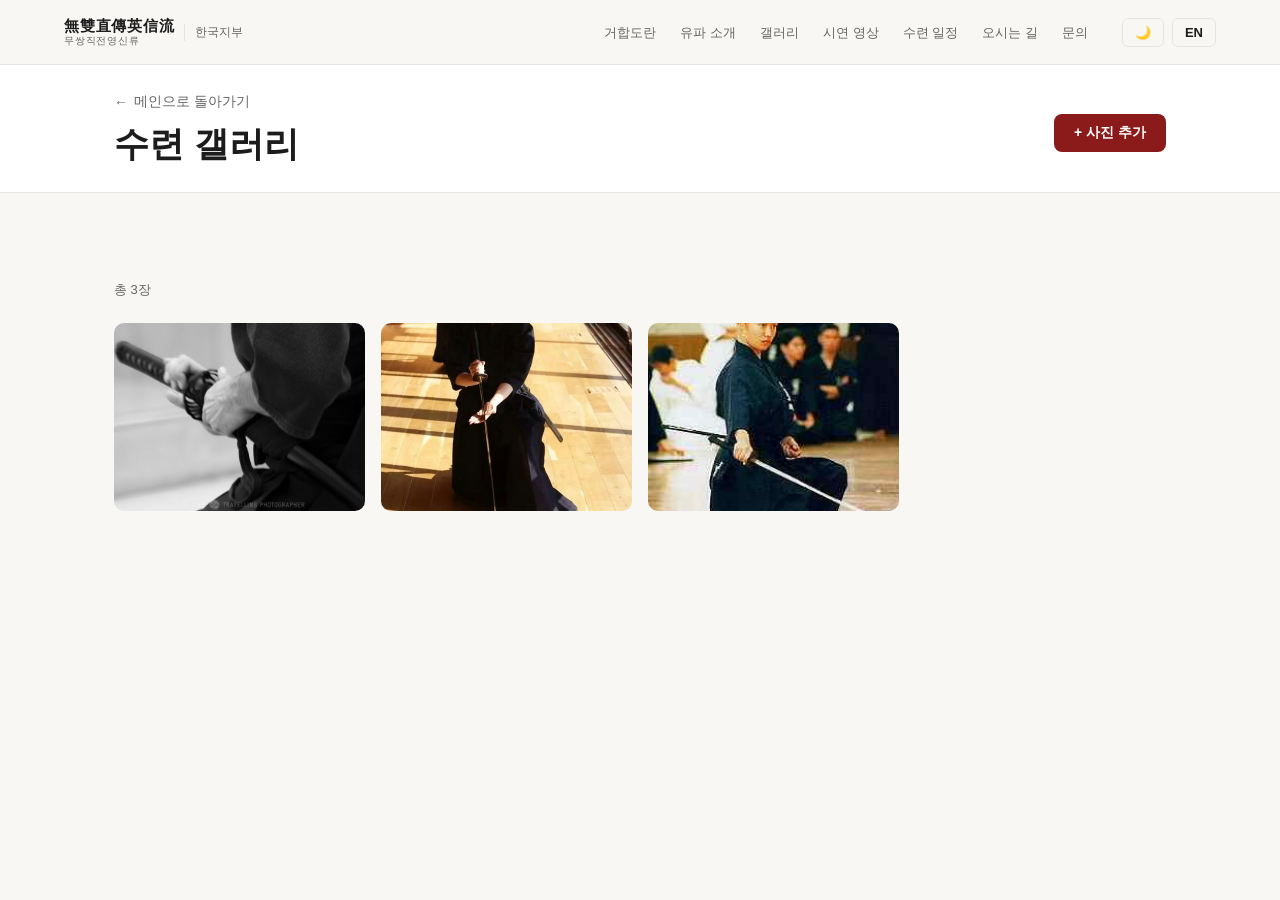
==== gallery.html @ c86c5150 "Add full gallery page and link gallery title to it - gallery.html: shows all images at once with upl" ====
<!doctype html>
<html lang="ko">
<head>
  <meta charset="UTF-8" />
  <meta name="viewport" content="width=device-width, initial-scale=1.0" />
  <title>수련 갤러리 — 무쌍직전영신류 한국지부</title>
  <link href="style.css" rel="stylesheet">
  <style>
    .gallery-page-header {
      background: var(--surface);
      border-bottom: 1px solid var(--border);
      padding: 28px 0 0;
    }

    .gallery-page-header .container {
      display: flex;
      align-items: center;
      justify-content: space-between;
      gap: 16px;
      flex-wrap: wrap;
      padding-bottom: 24px;
    }

    .back-link {
      display: inline-flex;
      align-items: center;
      gap: 6px;
      color: var(--text-muted);
      text-decoration: none;
      font-size: 14px;
      font-weight: 500;
      transition: color 0.2s;
    }

    .back-link:hover { color: var(--text); }

    .gallery-page-title {
      font-size: clamp(1.5rem, 4vw, 2.2rem);
      font-weight: 700;
      margin: 0;
    }

    .gallery-page-controls {
      display: flex;
      gap: 8px;
      align-items: center;
    }

    .gallery-all {
      display: grid;
      grid-template-columns: repeat(auto-fill, minmax(240px, 1fr));
      gap: 16px;
    }

    .gallery-count {
      font-size: 13px;
      color: var(--text-muted);
      margin-bottom: 24px;
    }
  </style>
</head>
<body>

  <!-- 네비게이션 -->
  <header class="header">
    <nav class="nav">
      <div class="nav-logo">
        <div class="nav-logo-main">
          <span class="nav-logo-kr">無雙直傳英信流</span>
          <span class="nav-logo-phonetic">무쌍직전영신류</span>
        </div>
        <span class="nav-logo-sub" data-ko="한국지부" data-en="Korea Branch">한국지부</span>
      </div>
      <ul class="nav-links" id="navLinks">
        <li><a href="index.html#about"    data-ko="거합도란"   data-en="About Iaido">거합도란</a></li>
        <li><a href="index.html#ryuha"    data-ko="유파 소개"  data-en="Our School">유파 소개</a></li>
        <li><a href="gallery.html"        data-ko="갤러리"     data-en="Gallery">갤러리</a></li>
        <li><a href="index.html#video"    data-ko="시연 영상"  data-en="Demo Video">시연 영상</a></li>
        <li><a href="index.html#schedule" data-ko="수련 일정"  data-en="Schedule">수련 일정</a></li>
        <li><a href="index.html#map"      data-ko="오시는 길"  data-en="Directions">오시는 길</a></li>
        <li><a href="index.html#contact"  data-ko="문의"       data-en="Contact">문의</a></li>
      </ul>
      <div class="nav-controls">
        <button class="ctrl-btn" id="themeToggle" aria-label="테마 변경">🌙</button>
        <button class="ctrl-btn lang-btn" id="langToggle" aria-label="언어 변경">EN</button>
      </div>
      <button class="nav-toggle" id="navToggle" aria-label="메뉴 열기">&#9776;</button>
    </nav>
  </header>

  <!-- 페이지 헤더 -->
  <div class="gallery-page-header">
    <div class="container">
      <div>
        <a href="index.html#gallery" class="back-link">&#8592; <span data-ko="메인으로 돌아가기" data-en="Back to Main">메인으로 돌아가기</span></a>
        <h1 class="gallery-page-title" style="margin-top:10px;" data-ko="수련 갤러리" data-en="Training Gallery">수련 갤러리</h1>
      </div>
      <div class="gallery-page-controls">
        <label class="gallery-upload-btn" title="사진 추가">
          <input type="file" id="galleryFileInput" accept="image/*" multiple hidden>
          <span data-ko="+ 사진 추가" data-en="+ Add Photos">+ 사진 추가</span>
        </label>
      </div>
    </div>
  </div>

  <!-- 전체 갤러리 -->
  <section class="section">
    <div class="container">
      <p class="gallery-count" id="galleryCount"></p>
      <div class="gallery-all" id="galleryGrid"></div>
    </div>
  </section>

  <!-- 라이트박스 -->
  <div id="lightbox" class="lightbox">
    <button class="lightbox-close" id="lightboxClose">×</button>
    <img id="lightboxImg" src="" alt="사진">
  </div>

  <script>
    // === THEME ===
    const themeToggle = document.getElementById('themeToggle');
    if (localStorage.getItem('theme') === 'dark') {
      document.body.classList.add('dark');
      themeToggle.textContent = '☀️';
    }
    themeToggle.addEventListener('click', () => {
      document.body.classList.toggle('dark');
      const isDark = document.body.classList.contains('dark');
      themeToggle.textContent = isDark ? '☀️' : '🌙';
      localStorage.setItem('theme', isDark ? 'dark' : 'light');
    });

    // === LANGUAGE ===
    let lang = localStorage.getItem('lang') || 'ko';
    const langToggle = document.getElementById('langToggle');
    function applyLang(l) {
      document.querySelectorAll('[data-ko]').forEach(el => {
        el.textContent = el.getAttribute('data-' + l);
      });
      langToggle.textContent = l === 'ko' ? 'EN' : '한글';
      document.documentElement.lang = l;
    }
    applyLang(lang);
    langToggle.addEventListener('click', () => {
      lang = lang === 'ko' ? 'en' : 'ko';
      localStorage.setItem('lang', lang);
      applyLang(lang);
    });

    // === MOBILE NAV ===
    const navToggle = document.getElementById('navToggle');
    const navLinks = document.getElementById('navLinks');
    navToggle.addEventListener('click', () => navLinks.classList.toggle('open'));
    navLinks.querySelectorAll('a').forEach(a => a.addEventListener('click', () => navLinks.classList.remove('open')));

    // === GALLERY (IndexedDB) ===
    const STATIC_IMAGES = ['Zanchin_01.jpeg', 'iaido_02.jpeg', 'Iaido_03.jpeg'];
    const DB_NAME = 'iaido_gallery';
    const DB_STORE = 'photos';
    let db;

    function openDB() {
      return new Promise((resolve, reject) => {
        const req = indexedDB.open(DB_NAME, 1);
        req.onupgradeneeded = e => e.target.result.createObjectStore(DB_STORE, { autoIncrement: true });
        req.onsuccess = e => resolve(e.target.result);
        req.onerror = e => reject(e);
      });
    }

    function getAllPhotos() {
      return new Promise(resolve => {
        const results = [];
        db.transaction(DB_STORE, 'readonly').objectStore(DB_STORE).openCursor().onsuccess = e => {
          const cursor = e.target.result;
          if (cursor) { results.push({ key: cursor.key, dataUrl: cursor.value }); cursor.continue(); }
          else resolve(results);
        };
      });
    }

    function addPhoto(dataUrl) {
      return new Promise(resolve => {
        db.transaction(DB_STORE, 'readwrite').objectStore(DB_STORE).add(dataUrl).onsuccess = e => resolve(e.target.result);
      });
    }

    function deletePhoto(key) {
      return new Promise(resolve => {
        db.transaction(DB_STORE, 'readwrite').objectStore(DB_STORE).delete(key).onsuccess = () => resolve();
      });
    }

    function makeItem(src, key) {
      const wrap = document.createElement('div');
      wrap.className = 'gallery-item';
      const img = document.createElement('img');
      img.src = src;
      img.alt = '수련 사진';
      img.addEventListener('click', () => openLightbox(src));
      wrap.appendChild(img);
      if (key != null) {
        const btn = document.createElement('button');
        btn.className = 'gallery-delete';
        btn.textContent = '×';
        btn.title = '삭제';
        btn.addEventListener('click', async e => {
          e.stopPropagation();
          await deletePhoto(key);
          renderAll();
        });
        wrap.appendChild(btn);
      }
      return wrap;
    }

    async function renderAll() {
      const grid = document.getElementById('galleryGrid');
      const countEl = document.getElementById('galleryCount');
      grid.innerHTML = '';
      STATIC_IMAGES.forEach(src => grid.appendChild(makeItem(src, null)));
      const photos = await getAllPhotos();
      photos.forEach(({ key, dataUrl }) => grid.appendChild(makeItem(dataUrl, key)));
      const total = STATIC_IMAGES.length + photos.length;
      countEl.textContent = lang === 'ko' ? `총 ${total}장` : `${total} photos`;
    }

    openDB().then(database => { db = database; renderAll(); });

    document.getElementById('galleryFileInput').addEventListener('change', async e => {
      for (const file of Array.from(e.target.files)) {
        const dataUrl = await new Promise(resolve => {
          const reader = new FileReader();
          reader.onload = ev => resolve(ev.target.result);
          reader.readAsDataURL(file);
        });
        await addPhoto(dataUrl);
      }
      e.target.value = '';
      renderAll();
    });

    // === LIGHTBOX ===
    function openLightbox(src) {
      document.getElementById('lightboxImg').src = src;
      document.getElementById('lightbox').classList.add('open');
    }
    document.getElementById('lightbox').addEventListener('click', e => {
      if (e.target.id === 'lightbox' || e.target.id === 'lightboxClose') {
        document.getElementById('lightbox').classList.remove('open');
      }
    });
    document.addEventListener('keydown', e => {
      if (e.key === 'Escape') document.getElementById('lightbox').classList.remove('open');
    });
  </script>
</body>
</html>
---- style.css ----
/* === RESET & BASE === */
*, *::before, *::after { box-sizing: border-box; margin: 0; padding: 0; }

:root {
  --bg: #f8f7f4;
  --surface: #ffffff;
  --text: #1c1c1c;
  --text-muted: #666666;
  --accent: #8b1a1a;
  --border: #e5e5e5;
  --nav-bg: rgba(248, 247, 244, 0.95);
}

body.dark {
  --bg: #141414;
  --surface: #1e1e1e;
  --text: #f0f0f0;
  --text-muted: #999999;
  --border: #2e2e2e;
  --nav-bg: rgba(20, 20, 20, 0.95);
}

body {
  font-family: "Noto Sans KR", "Apple SD Gothic Neo", Arial, sans-serif;
  background: var(--bg);
  color: var(--text);
  transition: background 0.3s, color 0.3s;
  scroll-behavior: smooth;
}

/* === HEADER / NAV === */
.header {
  position: sticky;
  top: 0;
  z-index: 100;
  background: var(--nav-bg);
  backdrop-filter: blur(10px);
  border-bottom: 1px solid var(--border);
  transition: background 0.3s, border-color 0.3s;
}

.nav {
  max-width: 1200px;
  margin: 0 auto;
  padding: 0 24px;
  height: 64px;
  display: flex;
  align-items: center;
  gap: 24px;
}

.nav-logo {
  display: flex;
  align-items: center;
  gap: 10px;
  flex-shrink: 0;
  text-decoration: none;
}

.nav-logo-main {
  display: flex;
  flex-direction: column;
  line-height: 1.2;
}

.nav-logo-kr {
  font-size: 15px;
  font-weight: 700;
  letter-spacing: 0.05em;
  color: var(--text);
}

.nav-logo-phonetic {
  font-size: 10px;
  color: var(--text-muted);
  letter-spacing: 0.08em;
}

.nav-logo-sub {
  font-size: 12px;
  color: var(--text-muted);
  border-left: 1px solid var(--border);
  padding-left: 10px;
}

.nav-links {
  display: flex;
  list-style: none;
  gap: 4px;
  margin-left: auto;
}

.nav-links a {
  color: var(--text-muted);
  text-decoration: none;
  font-size: 13px;
  font-weight: 500;
  padding: 6px 10px;
  border-radius: 6px;
  transition: color 0.2s, background 0.2s;
  white-space: nowrap;
}

.nav-links a:hover {
  color: var(--text);
  background: var(--border);
}

.nav-controls {
  display: flex;
  gap: 8px;
  flex-shrink: 0;
}

.ctrl-btn {
  background: none;
  border: 1px solid var(--border);
  color: var(--text);
  padding: 6px 12px;
  border-radius: 6px;
  cursor: pointer;
  font-size: 13px;
  font-weight: 600;
  transition: border-color 0.2s, background 0.2s;
}

.ctrl-btn:hover {
  background: var(--border);
}

.nav-toggle {
  display: none;
  background: none;
  border: none;
  color: var(--text);
  font-size: 22px;
  cursor: pointer;
  padding: 4px;
  margin-left: auto;
}

/* === HERO === */
.hero {
  position: relative;
  height: 90vh;
  min-height: 520px;
  display: flex;
  align-items: center;
  justify-content: center;
  background: url("iaido_image_01.jpg") center/cover no-repeat;
}

.hero-overlay {
  position: absolute;
  inset: 0;
  background: rgba(0, 0, 0, 0.62);
}

.hero-content {
  position: relative;
  z-index: 1;
  text-align: center;
  color: white;
  padding: 0 24px;
}

.hero-label {
  font-size: 12px;
  letter-spacing: 0.35em;
  text-transform: uppercase;
  color: rgba(255, 255, 255, 0.6);
  margin-bottom: 20px;
}

.hero-title {
  font-size: clamp(3.5rem, 12vw, 7rem);
  font-weight: 700;
  line-height: 1.05;
  margin-bottom: 24px;
}

.hero-title span {
  display: block;
  font-size: 0.4em;
  letter-spacing: 0.4em;
  color: rgba(255, 255, 255, 0.5);
  font-weight: 300;
  margin-top: 8px;
}

.hero-desc {
  font-size: 1rem;
  color: rgba(255, 255, 255, 0.8);
  margin-bottom: 36px;
  max-width: 480px;
  margin-left: auto;
  margin-right: auto;
  line-height: 1.7;
}

.btn-primary {
  display: inline-block;
  background: white;
  color: #111;
  padding: 14px 36px;
  border-radius: 4px;
  text-decoration: none;
  font-weight: 700;
  font-size: 14px;
  letter-spacing: 0.05em;
  transition: background 0.2s, transform 0.2s;
}

.btn-primary:hover {
  background: rgba(255, 255, 255, 0.88);
  transform: translateY(-2px);
}

/* === SECTIONS === */
.section {
  padding: 88px 0;
}

.section-dark {
  background: #0f0f0f;
  color: #f0f0f0;
}

.container {
  max-width: 1100px;
  margin: 0 auto;
  padding: 0 24px;
}

.section-label {
  font-size: 11px;
  letter-spacing: 0.4em;
  color: var(--accent);
  font-weight: 700;
  margin-bottom: 10px;
}

.section-dark .section-label {
  color: #c8a97e;
}

.section-title {
  font-size: clamp(1.8rem, 4vw, 2.6rem);
  font-weight: 700;
  margin-bottom: 44px;
  line-height: 1.2;
}

.section-dark .section-title {
  color: #f0f0f0;
}

/* === ABOUT === */
.about-grid {
  display: grid;
  grid-template-columns: 1fr 1fr;
  gap: 56px;
  align-items: start;
}

.about-text p {
  color: var(--text-muted);
  line-height: 1.95;
  margin-bottom: 18px;
  font-size: 15px;
}

.about-cards {
  display: flex;
  flex-direction: column;
  gap: 14px;
}

.about-card {
  background: var(--surface);
  border: 1px solid var(--border);
  border-radius: 10px;
  padding: 20px;
  display: flex;
  align-items: flex-start;
  gap: 16px;
  transition: transform 0.2s, box-shadow 0.2s;
}

.about-card:hover {
  transform: translateY(-2px);
  box-shadow: 0 8px 24px rgba(0, 0, 0, 0.08);
}

.about-card-icon {
  font-size: 18px;
  font-weight: 700;
  color: var(--accent);
  width: 42px;
  height: 42px;
  background: #fdf0f0;
  border-radius: 8px;
  display: flex;
  align-items: center;
  justify-content: center;
  flex-shrink: 0;
}

body.dark .about-card-icon {
  background: rgba(139, 26, 26, 0.18);
}

.about-card h3 {
  font-size: 14px;
  font-weight: 700;
  margin-bottom: 5px;
  color: var(--text);
}

.about-card p {
  font-size: 13px;
  color: var(--text-muted);
  line-height: 1.65;
}

/* === RYUHA === */
.ryuha-desc {
  max-width: 720px;
  line-height: 1.95;
  font-size: 15px;
  color: rgba(255, 255, 255, 0.72);
  margin-bottom: 52px;
}

.ryuha-stats {
  display: flex;
  gap: 56px;
  flex-wrap: wrap;
}

.stat {
  display: flex;
  flex-direction: column;
  gap: 6px;
}

.stat-num {
  font-size: 3rem;
  font-weight: 700;
  color: white;
  line-height: 1;
}

.stat-plus {
  font-size: 1.5rem;
  color: #c8a97e;
}

.stat-label {
  font-size: 13px;
  color: rgba(255, 255, 255, 0.45);
  letter-spacing: 0.05em;
}

/* === GALLERY === */
.gallery-header {
  display: flex;
  align-items: flex-start;
  justify-content: space-between;
  gap: 16px;
}

.gallery-upload-btn {
  display: inline-flex;
  align-items: center;
  background: var(--accent);
  color: white;
  padding: 10px 20px;
  border-radius: 8px;
  cursor: pointer;
  font-size: 14px;
  font-weight: 600;
  white-space: nowrap;
  flex-shrink: 0;
  margin-top: 4px;
  transition: opacity 0.2s, transform 0.2s;
}

.gallery-upload-btn:hover {
  opacity: 0.85;
  transform: translateY(-1px);
}

.gallery {
  display: grid;
  grid-template-columns: repeat(auto-fill, minmax(240px, 1fr));
  gap: 16px;
}

.gallery-item {
  position: relative;
  border-radius: 10px;
  overflow: hidden;
}

.gallery-item img {
  width: 100%;
  aspect-ratio: 4 / 3;
  object-fit: cover;
  display: block;
  cursor: pointer;
  transition: transform 0.3s, box-shadow 0.3s;
}

.gallery-item img:hover {
  transform: scale(1.03);
  box-shadow: 0 12px 32px rgba(0, 0, 0, 0.15);
}

.gallery-delete {
  position: absolute;
  top: 8px;
  right: 8px;
  background: rgba(0, 0, 0, 0.6);
  color: white;
  border: none;
  border-radius: 50%;
  width: 30px;
  height: 30px;
  font-size: 18px;
  cursor: pointer;
  display: flex;
  align-items: center;
  justify-content: center;
  opacity: 0;
  transition: opacity 0.2s;
}

.gallery-item:hover .gallery-delete {
  opacity: 1;
}

/* 갤러리 제목 링크 */
.gallery-title-link {
  color: inherit;
  text-decoration: none;
  border-bottom: 2px solid transparent;
  transition: border-color 0.2s;
}

.gallery-title-link:hover {
  border-bottom-color: var(--accent);
}

/* === GALLERY PAGINATION === */
.gallery-wrapper {
  position: relative;
}

.gallery-nav {
  position: absolute;
  top: 50%;
  transform: translateY(-50%);
  z-index: 10;
  background: rgba(0, 0, 0, 0.55);
  color: white;
  border: none;
  width: 48px;
  height: 48px;
  border-radius: 50%;
  font-size: 28px;
  line-height: 1;
  cursor: pointer;
  opacity: 0;
  transition: opacity 0.25s, background 0.2s;
  display: flex;
  align-items: center;
  justify-content: center;
}

.gallery-nav-prev { left: -20px; }
.gallery-nav-next { right: -20px; }

.gallery-nav:hover { background: rgba(0, 0, 0, 0.8); }
.gallery-nav:disabled { opacity: 0 !important; cursor: default; }

.gallery-wrapper:hover .gallery-nav:not(:disabled) {
  opacity: 1;
}

.gallery-dots {
  display: flex;
  justify-content: center;
  gap: 8px;
  margin-top: 20px;
}

.gallery-dot {
  width: 8px;
  height: 8px;
  border-radius: 50%;
  background: var(--border);
  border: none;
  cursor: pointer;
  transition: background 0.2s, transform 0.2s;
  padding: 0;
}

.gallery-dot.active {
  background: var(--accent);
  transform: scale(1.3);
}

/* 페이지 전환 애니메이션 */
.gallery.slide-out-left  { animation: slideOutLeft  0.22s ease forwards; }
.gallery.slide-in-right  { animation: slideInRight  0.22s ease forwards; }
.gallery.slide-out-right { animation: slideOutRight 0.22s ease forwards; }
.gallery.slide-in-left   { animation: slideInLeft   0.22s ease forwards; }

@keyframes slideOutLeft  { to { opacity: 0; transform: translateX(-40px); } }
@keyframes slideInRight  { from { opacity: 0; transform: translateX(40px); } to { opacity: 1; transform: none; } }
@keyframes slideOutRight { to { opacity: 0; transform: translateX(40px); } }
@keyframes slideInLeft   { from { opacity: 0; transform: translateX(-40px); } to { opacity: 1; transform: none; } }

/* === LIGHTBOX === */
.lightbox {
  display: none;
  position: fixed;
  inset: 0;
  background: rgba(0, 0, 0, 0.92);
  z-index: 999;
  align-items: center;
  justify-content: center;
  padding: 24px;
  cursor: pointer;
}

.lightbox.open {
  display: flex;
}

.lightbox img {
  max-width: 100%;
  max-height: 90vh;
  object-fit: contain;
  border-radius: 6px;
  cursor: default;
}

.lightbox-close {
  position: absolute;
  top: 16px;
  right: 20px;
  background: none;
  border: none;
  color: white;
  font-size: 40px;
  line-height: 1;
  cursor: pointer;
  opacity: 0.7;
  transition: opacity 0.2s;
}

.lightbox-close:hover {
  opacity: 1;
}

/* === VIDEO === */
.video-wrap {
  border-radius: 12px;
  overflow: hidden;
  background: #000;
  line-height: 0;
}

.video-wrap video {
  width: 100%;
  max-height: 520px;
  display: block;
}

/* === SCHEDULE === */
.schedule-card {
  background: var(--surface);
  border: 1px solid var(--border);
  border-radius: 12px;
  padding: 40px 48px;
  display: grid;
  grid-template-columns: auto 1fr 1fr;
  gap: 40px;
  align-items: center;
}

.day-badge {
  display: inline-block;
  background: var(--accent);
  color: white;
  padding: 10px 22px;
  border-radius: 99px;
  font-size: 14px;
  font-weight: 700;
  white-space: nowrap;
}

.time-block {
  display: flex;
  align-items: center;
  gap: 14px;
}

.time-icon {
  font-size: 30px;
}

.time-label {
  font-size: 11px;
  color: var(--text-muted);
  letter-spacing: 0.1em;
  margin-bottom: 4px;
}

.time-value {
  font-size: 17px;
  font-weight: 700;
  color: var(--text);
}

.schedule-note p {
  font-size: 13px;
  color: var(--text-muted);
  line-height: 1.9;
}

/* === MAP (오시는 길) === */
.map-layout {
  display: grid;
  grid-template-columns: 1fr 1.8fr;
  gap: 40px;
  align-items: center;
}

.map-info p {
  font-size: 16px;
  color: rgba(255, 255, 255, 0.75);
  margin-bottom: 24px;
  line-height: 1.7;
  font-weight: 500;
}

.map-links {
  display: flex;
  flex-direction: column;
  gap: 10px;
}

.map-link-btn {
  display: block;
  padding: 13px 20px;
  border-radius: 8px;
  text-decoration: none;
  font-size: 14px;
  font-weight: 700;
  text-align: center;
  transition: opacity 0.2s, transform 0.2s;
}

.map-link-btn:hover {
  opacity: 0.88;
  transform: translateY(-2px);
}

.map-link-kakao {
  background: #FEE500;
  color: #3a1d1d;
}

.map-link-naver {
  background: #03C75A;
  color: white;
}

.map-image img {
  width: 100%;
  border-radius: 12px;
  border: 1px solid rgba(255, 255, 255, 0.1);
  display: block;
}

/* === CONTACT === */
.contact-desc {
  color: var(--text-muted);
  margin-bottom: 40px;
  font-size: 15px;
  line-height: 1.7;
}

.contact-grid {
  display: grid;
  grid-template-columns: repeat(3, 1fr);
  gap: 20px;
}

.contact-item {
  background: var(--surface);
  border: 1px solid var(--border);
  border-radius: 10px;
  padding: 32px 24px;
  text-align: center;
  transition: transform 0.2s, box-shadow 0.2s;
}

.contact-item:hover {
  transform: translateY(-2px);
  box-shadow: 0 8px 24px rgba(0, 0, 0, 0.08);
}

.contact-icon {
  font-size: 30px;
  display: block;
  margin-bottom: 14px;
}

.contact-label {
  font-size: 11px;
  letter-spacing: 0.2em;
  color: var(--text-muted);
  text-transform: uppercase;
  margin-bottom: 8px;
}

.contact-value {
  font-size: 14px;
  color: var(--text);
  font-weight: 500;
  line-height: 1.5;
}

/* === FOOTER === */
.footer {
  background: #0a0a0a;
  color: rgba(255, 255, 255, 0.3);
  text-align: center;
  padding: 28px 24px;
  font-size: 13px;
}

/* === MOBILE === */
@media (max-width: 900px) {
  .nav-links {
    display: none;
    flex-direction: column;
    position: absolute;
    top: 64px;
    left: 0;
    width: 100%;
    background: var(--nav-bg);
    border-bottom: 1px solid var(--border);
    padding: 12px 16px;
    gap: 2px;
    backdrop-filter: blur(10px);
  }

  .nav-links.open {
    display: flex;
  }

  .nav-links a {
    padding: 10px 12px;
    font-size: 15px;
  }

  .nav-controls {
    display: none;
  }

  .nav-toggle {
    display: block;
  }

  .about-grid {
    grid-template-columns: 1fr;
    gap: 32px;
  }

  .schedule-card {
    grid-template-columns: 1fr;
    padding: 28px;
    gap: 24px;
  }

  .map-layout {
    grid-template-columns: 1fr;
    gap: 28px;
  }

  .contact-grid {
    grid-template-columns: 1fr;
  }

  .ryuha-stats {
    gap: 36px;
  }
}

@media (max-width: 480px) {
  .section {
    padding: 60px 0;
  }

  .hero-title {
    font-size: clamp(2.8rem, 14vw, 5rem);
  }
}
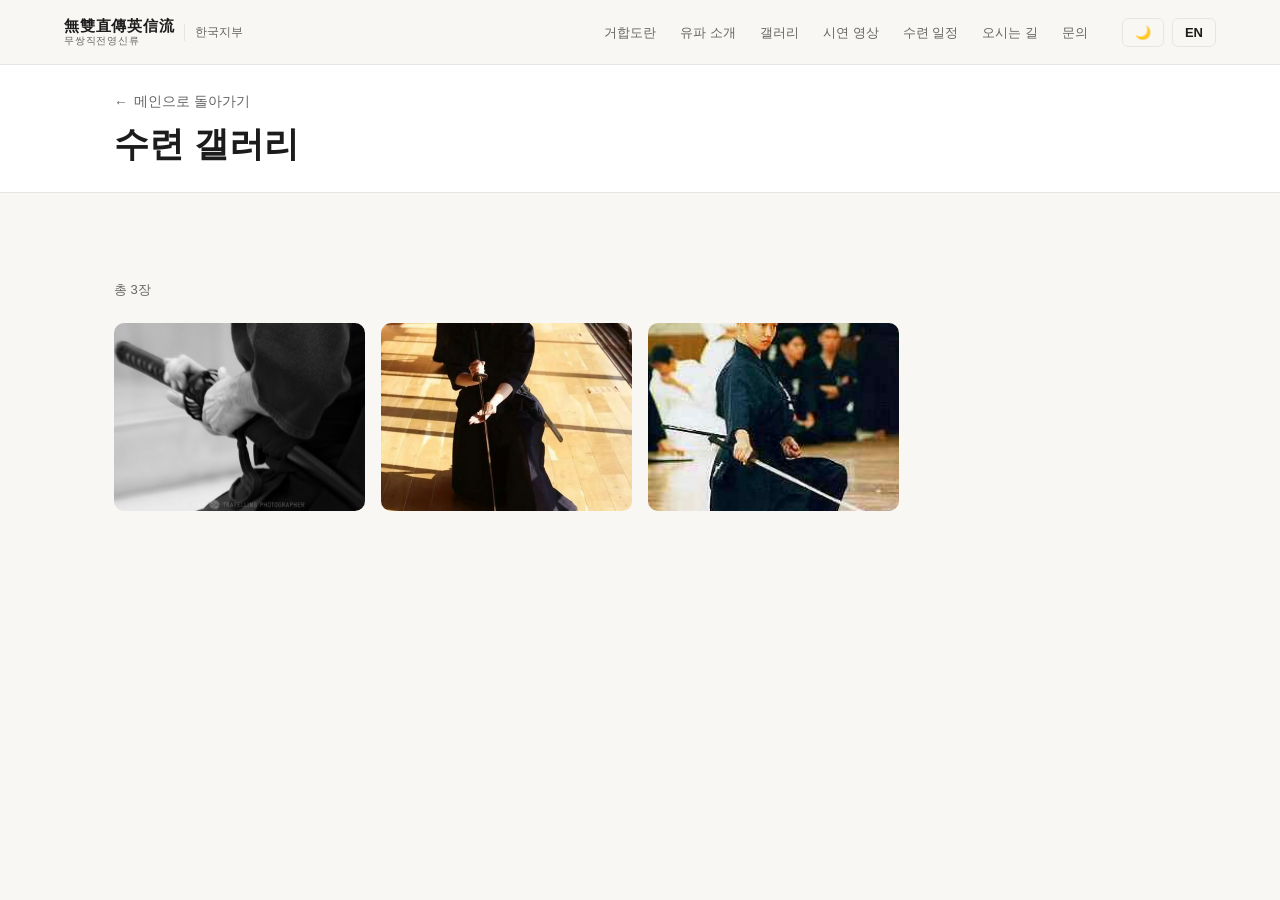
==== commit c4307753: "Remove photo upload button from gallery Co-Authored-By: Claude Sonnet 4.6 <noreply@anthropic.com>" ====
--- a/gallery.html
+++ b/gallery.html
@@ -95,12 +95,7 @@
         <a href="index.html#gallery" class="back-link">&#8592; <span data-ko="메인으로 돌아가기" data-en="Back to Main">메인으로 돌아가기</span></a>
         <h1 class="gallery-page-title" style="margin-top:10px;" data-ko="수련 갤러리" data-en="Training Gallery">수련 갤러리</h1>
       </div>
-      <div class="gallery-page-controls">
-        <label class="gallery-upload-btn" title="사진 추가">
-          <input type="file" id="galleryFileInput" accept="image/*" multiple hidden>
-          <span data-ko="+ 사진 추가" data-en="+ Add Photos">+ 사진 추가</span>
-        </label>
-      </div>
+      <div class="gallery-page-controls"></div>
     </div>
   </div>
 
@@ -229,18 +224,6 @@
 
     openDB().then(database => { db = database; renderAll(); });
 
-    document.getElementById('galleryFileInput').addEventListener('change', async e => {
-      for (const file of Array.from(e.target.files)) {
-        const dataUrl = await new Promise(resolve => {
-          const reader = new FileReader();
-          reader.onload = ev => resolve(ev.target.result);
-          reader.readAsDataURL(file);
-        });
-        await addPhoto(dataUrl);
-      }
-      e.target.value = '';
-      renderAll();
-    });
 
     // === LIGHTBOX ===
     function openLightbox(src) {
